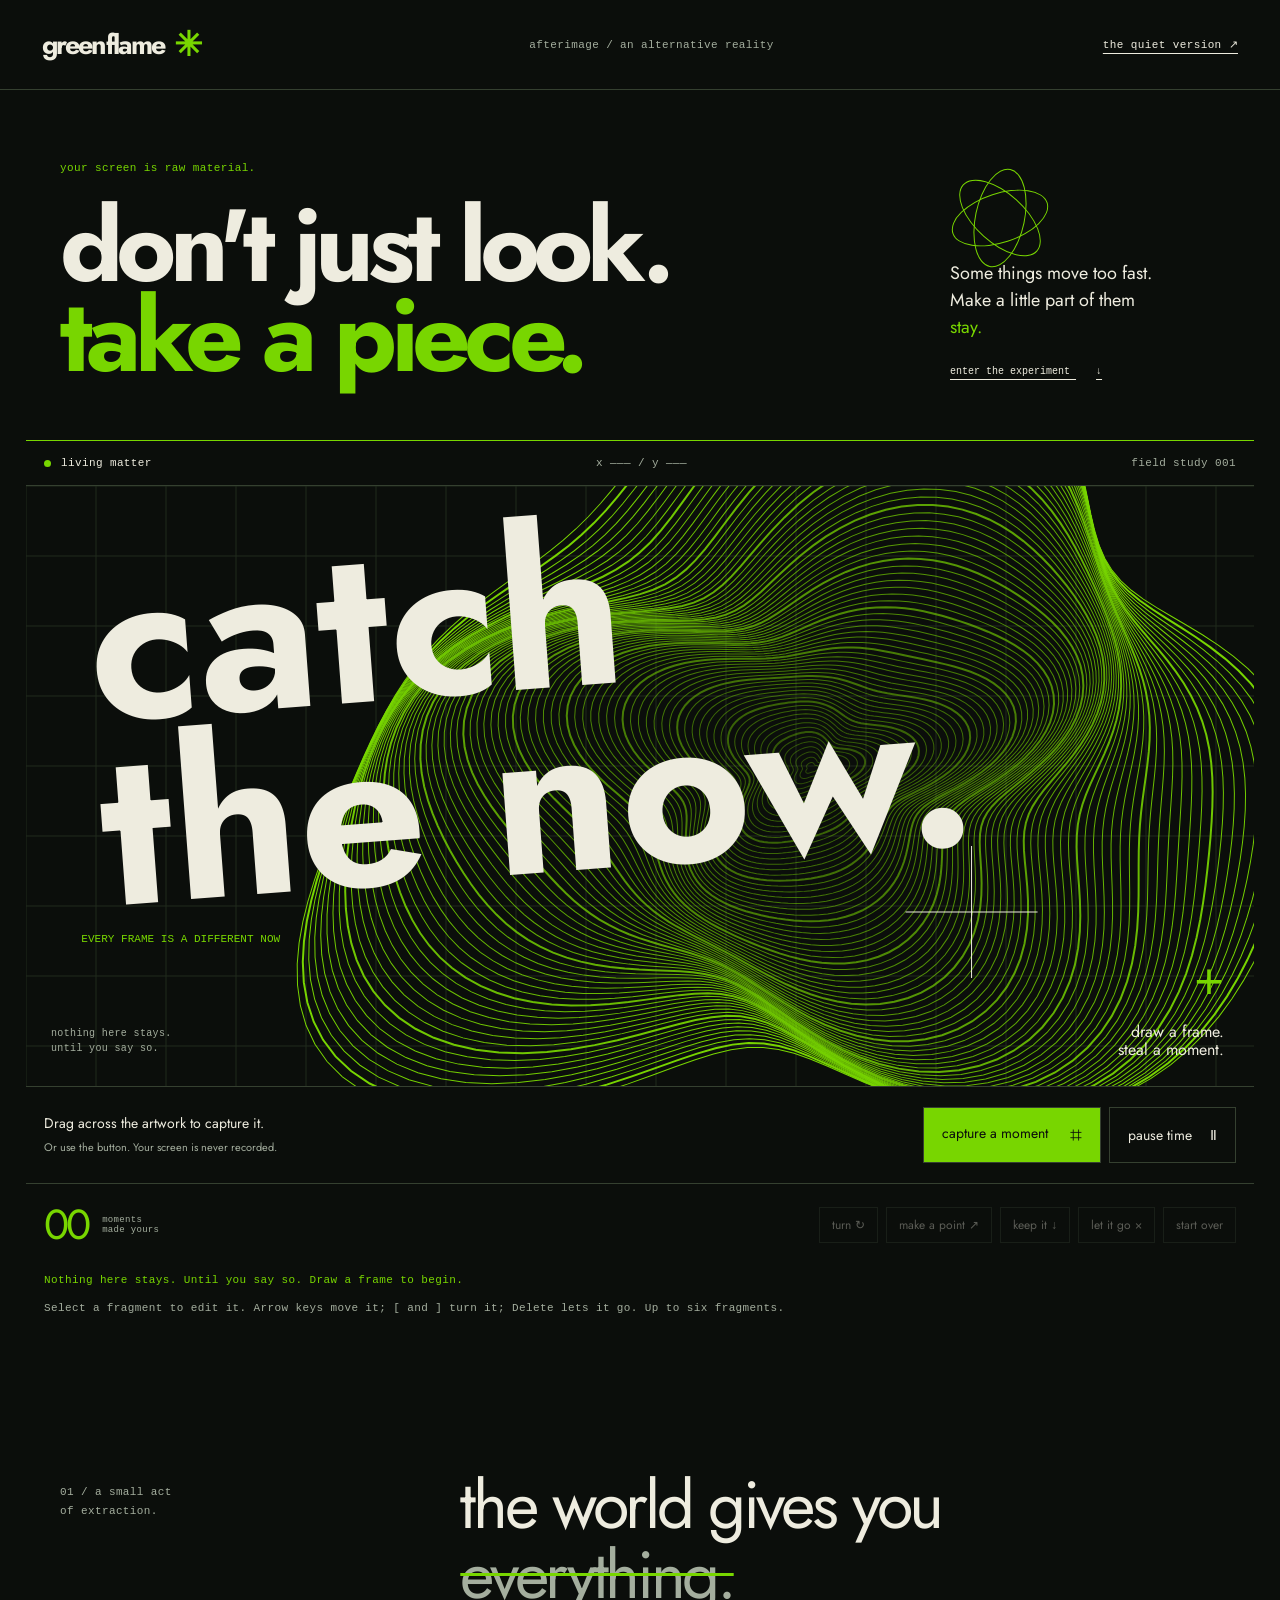
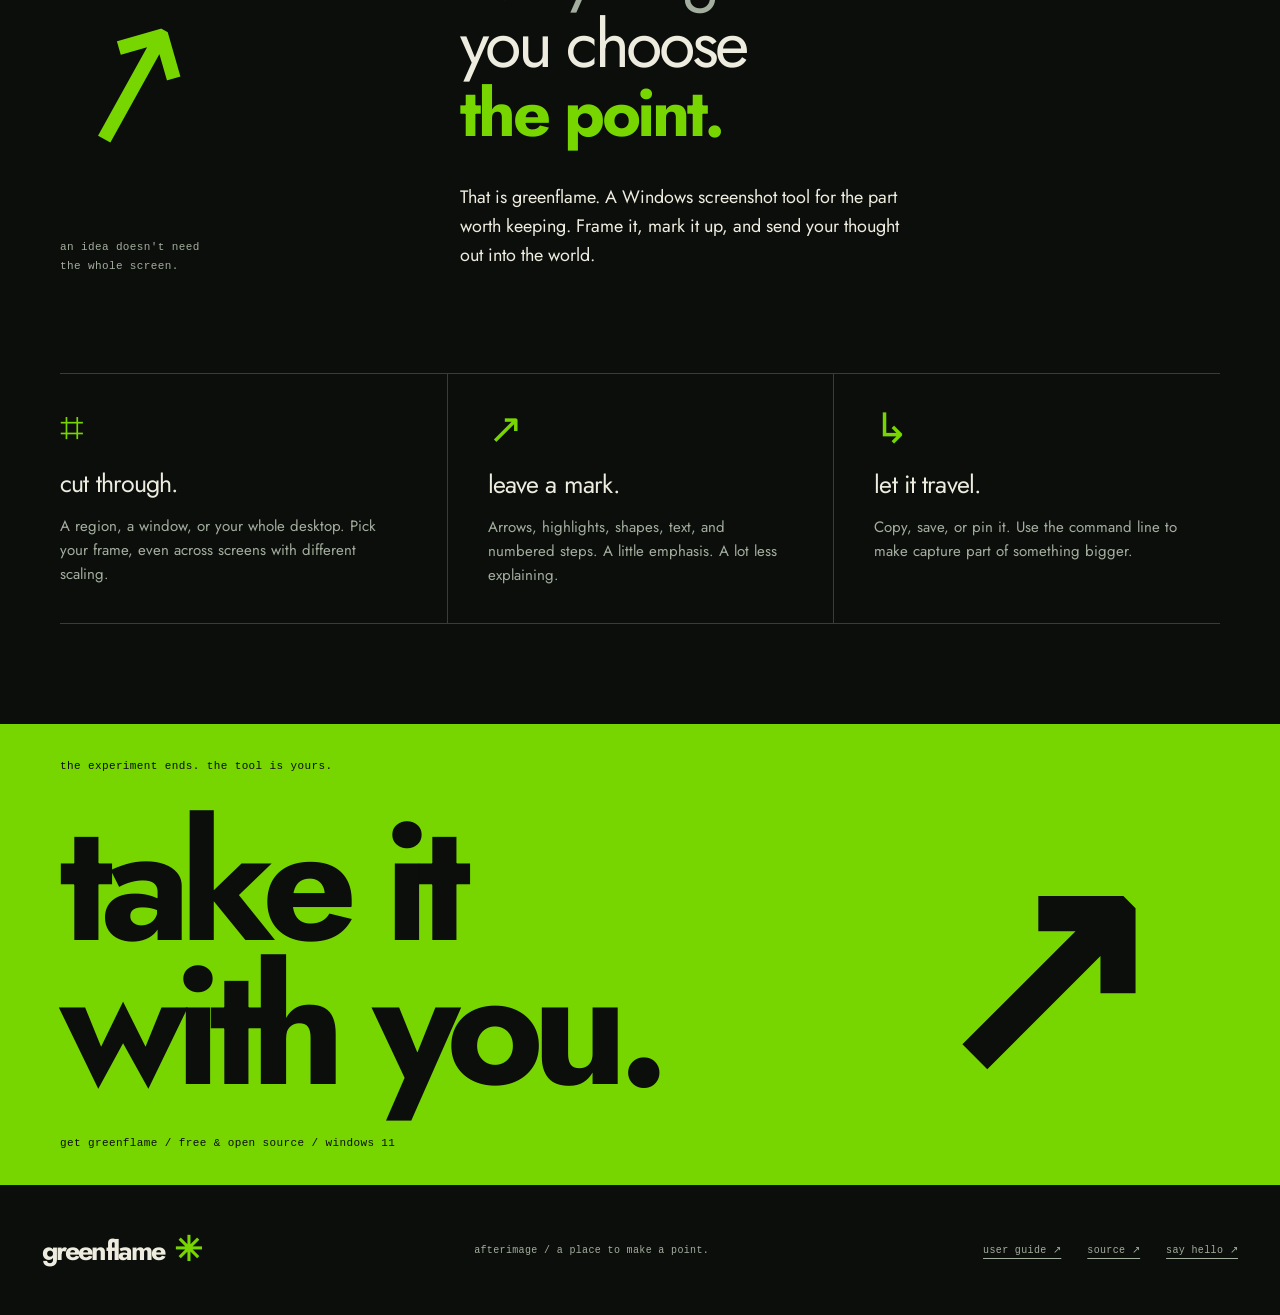
==== afterimage/index.html @ 9b574eb3 "change: add the interactive Afterimage experiment" ====
<!doctype html>
<html lang="en">
<head>
    <meta charset="utf-8">
    <meta name="viewport" content="width=device-width, initial-scale=1">
    <meta name="description" content="Afterimage by greenflame. A living canvas you can capture, rearrange, and make your own.">
    <meta name="theme-color" content="#0b0e0b">
    <title>greenflame / afterimage — take a piece of this moment.</title>
    <link rel="icon" href="../greenflame.png" type="image/png">
    <link rel="canonical" href="https://getgreenflame.com/afterimage/">
    <link rel="preload" href="../jost-bold.ttf" as="font" type="font/ttf" crossorigin>
    <link rel="stylesheet" href="afterimage.css">
    <script type="module" src="afterimage.mjs"></script>
</head>
<body>
    <a class="skip" href="#experiment">Skip to the experiment</a>
    <header class="topbar">
        <a class="brand" href="/">greenflame<span aria-hidden="true">✳</span></a>
        <span class="edition">afterimage / an alternative reality</span>
        <a class="quiet-link" href="/">the quiet version ↗</a>
    </header>
    <main>
        <section class="invitation" aria-labelledby="headline">
            <div class="invitation-type"><p class="eyebrow">your screen is raw material.</p><h1 id="headline">don't just look.<br><span>take a piece.</span></h1></div>
            <div class="invitation-aside"><span class="orbit-mark" aria-hidden="true"><i></i><i></i><i></i></span><p>Some things move too fast.<br> Make a little part of them<br><em>stay.</em></p><a href="#experiment">enter the experiment <span aria-hidden="true">↓</span></a></div>
        </section>

        <section class="experiment" id="experiment" aria-labelledby="experiment-title">
            <div class="instrument-heading"><h2 id="experiment-title"><span class="live-dot" aria-hidden="true"></span> living matter</h2><span class="coordinates" id="coordinates" aria-hidden="true">x ——— / y ———</span><span class="instrument-edition">field study 001</span></div>
            <div class="stage" id="stage">
                <canvas id="field" width="1200" height="660" tabindex="0" aria-label="Living typographic artwork. Press Enter to capture a fragment." aria-describedby="drawing-help">An abstract, green typographic landscape. JavaScript enables the interactive canvas.</canvas>
                <div class="fragments" id="fragments"></div>
                <div class="selection" id="selection" hidden aria-hidden="true"><span></span></div>
                <div class="canvas-hint" id="canvas-hint" aria-hidden="true"><span class="hint-cross">+</span> draw a frame.<br>steal a moment.</div>
                <span class="field-label" aria-hidden="true">nothing here stays.<br>until you say so.</span>
            </div>
            <div class="console">
                <p id="drawing-help">Drag across the artwork to capture it.<br><span>Or use the button. Your screen is never recorded.</span></p>
                <div class="console-actions"><button class="capture-button" id="capture" disabled>capture a moment <span aria-hidden="true">⌗</span></button><button class="pause-button" id="pause" aria-pressed="false" disabled>pause time <span aria-hidden="true">Ⅱ</span></button></div>
            </div>
            <div class="fragment-tools"><div class="fragment-readout"><span class="readout-number" id="count">00</span><span>moments<br>made yours</span></div><div class="edit-actions"><button id="rotate" disabled>turn ↻</button><button id="annotate" aria-pressed="false" disabled>make a point ↗</button><button id="save" disabled>keep it ↓</button><button id="remove" disabled>let it go ×</button><button id="reset" disabled>start over</button></div></div>
            <p class="status" id="status" role="status">An experiment in paying attention. Loading the living canvas…</p>
            <p class="keyboard-help">Select a fragment to edit it. Arrow keys move it; [ and ] turn it; Delete lets it go. Up to six fragments.</p>
            <noscript><p class="noscript">The canvas needs JavaScript. The <a href="/">greenflame website</a>, <a href="https://github.com/greenflamehq/greenflame#readme">user guide</a>, and <a href="https://github.com/greenflamehq/greenflame/releases/latest">downloads</a> work without it.</p></noscript>
        </section>

        <section class="manifesto" aria-labelledby="manifesto-title">
            <div class="manifesto-margin"><span>01 / a small act<br>of extraction.</span><div class="margin-glyph" aria-hidden="true">↗</div><span>an idea doesn't need<br>the whole screen.</span></div>
            <div class="manifesto-body"><h2 id="manifesto-title">the world gives you<br><span class="overprint">everything.</span><br>you choose<br><em>the point.</em></h2><p>That is greenflame. A Windows screenshot tool for the part worth keeping. Frame it, mark it up, and send your thought out into the world.</p></div>
        </section>
        <section class="product" aria-label="What greenflame does">
            <article><span class="feature-glyph" aria-hidden="true">⌗</span><h3>cut through.</h3><p>A region, a window, or your whole desktop. Pick your frame, even across screens with different scaling.</p></article>
            <article><span class="feature-glyph" aria-hidden="true">↗</span><h3>leave a mark.</h3><p>Arrows, highlights, shapes, text, and numbered steps. A little emphasis. A lot less explaining.</p></article>
            <article><span class="feature-glyph" aria-hidden="true">↳</span><h3>let it travel.</h3><p>Copy, save, or pin it. Use the command line to make capture part of something bigger.</p></article>
        </section>
        <a class="takeaway" href="https://github.com/greenflamehq/greenflame/releases/latest"><span class="takeaway-label">the experiment ends. the tool is yours.</span><span class="takeaway-title">take it<br>with you.<i aria-hidden="true">↗</i></span><span class="takeaway-meta">get greenflame / free &amp; open source / windows 11</span></a>
    </main>
    <footer><a class="brand" href="/">greenflame<span aria-hidden="true">✳</span></a><span>afterimage / a place to make a point.</span><nav aria-label="Footer"><a href="https://github.com/greenflamehq/greenflame#readme">user guide ↗</a><a href="https://github.com/greenflamehq/greenflame">source ↗</a><a href="https://github.com/greenflamehq/greenflame/issues">say hello ↗</a></nav></footer>
</body>
</html>
---- afterimage/afterimage.css ----
@font-face { font-family: Jost; src: url("../jost-regular.ttf") format("truetype"); font-weight: 400; font-display: swap; }
@font-face { font-family: Jost; src: url("../jost-bold.ttf") format("truetype"); font-weight: 700; font-display: swap; }
:root { color-scheme: dark; --green: #78d600; --ink: #0b0e0b; --paper: #eeecdf; --muted: #a4ae9e; --line: #354030; background: var(--ink); color: var(--paper); font-family: Jost, sans-serif; }
* { box-sizing: border-box; }
html { scroll-padding-top: 24px; }
body { margin: 0; }
::selection { background: var(--green); color: var(--ink); }
a { color: inherit; text-underline-offset: 5px; }
button { font: inherit; color: inherit; cursor: pointer; }
button:disabled { opacity: .35; cursor: default; }
a:focus-visible, button:focus-visible, canvas:focus-visible { outline: 2px solid var(--green); outline-offset: 5px; }
.skip { position: absolute; top: -70px; left: 20px; padding: 14px; background: var(--green); color: var(--ink); z-index: 30; }
.skip:focus { top: 12px; }
.topbar, footer { max-width: 1600px; margin: auto; padding: 25px 42px; display: flex; justify-content: space-between; align-items: center; gap: 24px; }
.topbar { border-bottom: 1px solid var(--line); }
.brand { display: inline-flex; gap: 10px; font-family: Jost, sans-serif; font-size: 27px; font-weight: 700; letter-spacing: -.07em; text-decoration: none; align-items: center; }
.brand span { color: var(--green); font-size: 34px; line-height: 1; }
.edition, .quiet-link, .eyebrow, .instrument-heading, .field-label, .fragment-readout, .keyboard-help, .status, .manifesto-margin, .takeaway-label, .takeaway-meta, footer { font-family: "Courier New", monospace; font-size: 11px; letter-spacing: .035em; }
.edition { color: var(--muted); }
.quiet-link { padding: 8px 0; }
main { max-width: 1600px; margin: auto; }
.invitation { display: grid; grid-template-columns: 1fr 270px; gap: 40px; padding: 72px 60px 60px; align-items: end; }
.eyebrow { color: var(--green); margin: 0 0 26px; }
h1 { font-size: clamp(62px, 8vw, 128px); line-height: .88; letter-spacing: -.065em; font-weight: 700; margin: 0; }
h1 span { color: var(--green); }
.invitation-aside { position: relative; padding-top: 58px; }
.invitation-aside p { font-size: 18px; line-height: 1.5; margin: 0 0 16px; }
.invitation-aside em { font-style: normal; color: var(--green); }
.invitation-aside a { font-family: "Courier New", monospace; font-size: 10px; padding-block: 8px; }
.invitation-aside a span { padding-left: 20px; }
.orbit-mark { position: absolute; width: 100px; height: 50px; top: -9px; left: 0; transform: rotate(-18deg); }
.orbit-mark i { position: absolute; border: 1px solid var(--green); border-radius: 50%; inset: 0; }
.orbit-mark i:nth-child(2) { transform: rotate(60deg); }
.orbit-mark i:nth-child(3) { transform: rotate(120deg); }
.experiment { margin: 0 26px; border-top: 1px solid var(--green); }
.instrument-heading { display: flex; justify-content: space-between; align-items: center; gap: 18px; padding: 16px 18px; color: var(--muted); }
.instrument-heading h2 { font: inherit; color: var(--paper); display: flex; align-items: center; gap: 10px; margin: 0; }
.live-dot { background: var(--green); width: 7px; height: 7px; border-radius: 50%; }
.is-paused .live-dot { background: var(--muted); }
.stage { position: relative; height: clamp(410px, 47vw, 740px); background: #10170d; overflow: hidden; isolation: isolate; border-block: 1px solid var(--line); }
#field { display: block; width: 100%; height: 100%; cursor: crosshair; touch-action: none; }
.canvas-hint { position: absolute; bottom: 27px; right: 30px; font-size: 16px; line-height: 1.12; pointer-events: none; text-align: right; }
.hint-cross { display: block; font-family: "Courier New", monospace; font-size: 50px; font-weight: 400; line-height: .8; color: var(--green); margin-bottom: 18px; }
.field-label { position: absolute; bottom: 30px; left: 25px; color: var(--muted); pointer-events: none; font-size: 10px; line-height: 1.5; }
.selection { position: absolute; border: 1px solid var(--green); background: #78d60012; pointer-events: none; z-index: 20; box-shadow: 0 0 0 2000px #0007; }
.selection::before, .selection::after { content: ""; position: absolute; width: 7px; height: 7px; background: var(--green); }
.selection::before { top: -4px; left: -4px; }
.selection::after { right: -4px; bottom: -4px; }
.selection span { position: absolute; bottom: -24px; right: 0; white-space: nowrap; font: 10px "Courier New", monospace; background: var(--ink); padding: 4px 6px; }
.fragments { position: absolute; inset: 0; pointer-events: none; }
.fragment { position: absolute; padding: 7px 7px 27px; background: var(--paper); border: 1px solid var(--paper); color: var(--ink); box-shadow: 8px 12px 0 #0008; cursor: grab; touch-action: none; pointer-events: auto; transform: rotate(var(--angle)); transform-origin: center; user-select: none; }
.fragment:active { cursor: grabbing; }
.fragment[aria-pressed="true"] { outline: 2px solid var(--green); outline-offset: 4px; }
.fragment canvas { display: block; width: 100%; height: 100%; pointer-events: none; object-fit: contain; }
.fragment-label { position: absolute; bottom: 7px; left: 9px; right: 9px; display: flex; justify-content: space-between; font: 9px "Courier New", monospace; text-transform: uppercase; }
.fragment.is-small .fragment-label > span:last-child { display: none; }
.console { display: flex; align-items: center; justify-content: space-between; gap: 20px; padding: 20px 18px; border-bottom: 1px solid var(--line); }
.console p { font-size: 14px; line-height: 1.6; margin: 0; }
.console p span { font-size: 11px; color: var(--muted); }
.console-actions { display: flex; gap: 8px; flex-shrink: 0; }
.console button { min-height: 48px; border: 1px solid var(--line); font-size: 14px; padding: 12px 18px; }
.capture-button { background: var(--green); color: var(--ink); }
.capture-button span { font-size: 21px; padding-left: 18px; vertical-align: middle; }
.pause-button { background: transparent; }
.pause-button span { padding-left: 14px; }
.console button:not(:disabled):hover { background: var(--paper); color: var(--ink); }
.fragment-tools { padding: 20px 18px 10px; display: flex; justify-content: space-between; align-items: center; gap: 25px; }
.fragment-readout { display: flex; gap: 14px; align-items: center; color: var(--muted); font-size: 9px; }
.readout-number { color: var(--green); font: 42px Jost, sans-serif; letter-spacing: -.07em; line-height: 1; }
.edit-actions { display: flex; flex-wrap: wrap; gap: 8px; }
.edit-actions button { background: transparent; border: 1px solid var(--line); min-height: 36px; padding: 7px 12px; font-size: 12px; }
.edit-actions button:not(:disabled):hover, .edit-actions button[aria-pressed="true"] { background: var(--green); color: var(--ink); border-color: var(--green); }
.status { min-height: 30px; line-height: 1.6; padding: 5px 18px 0; color: var(--green); margin-bottom: 3px; }
.keyboard-help { margin: 0; padding: 0 18px 24px; font-size: 11px; line-height: 1.6; color: var(--muted); }
.noscript { padding: 20px; }
.manifesto { position: relative; display: grid; grid-template-columns: 1fr 2.3fr; gap: 70px; padding: 130px 60px 85px; }
.manifesto-margin { display: flex; flex-direction: column; justify-content: space-between; align-items: start; color: var(--muted); padding-block: 12px; line-height: 1.7; }
.margin-glyph { font-family: Arial, sans-serif; font-size: 170px; line-height: 1; color: var(--green); transform: rotate(-16deg); }
.manifesto h2 { font-size: clamp(44px, 5.2vw, 83px); line-height: 1.04; letter-spacing: -.05em; font-weight: 400; margin: 0 0 35px; }
.overprint { color: var(--muted); text-decoration: line-through; text-decoration-thickness: 3px; text-decoration-color: var(--green); }
.manifesto h2 em { font-style: normal; color: var(--green); font-weight: 700; }
.manifesto-body p { max-width: 440px; font-size: 18px; line-height: 1.6; }
.product { display: grid; grid-template-columns: repeat(3, 1fr); margin: 0 60px 100px; border-block: 1px solid var(--line); }
.product article { padding: 30px 40px 36px; border-left: 1px solid var(--line); }
.product article:first-child { padding-left: 0; border-left: 0; }
.feature-glyph { color: var(--green); font-family: Arial, sans-serif; font-size: 42px; }
.product h3 { font-size: 25px; font-weight: 400; letter-spacing: -.035em; margin: 13px 0; }
.product p { font-size: 15px; color: var(--muted); line-height: 1.6; margin: 0; }
.takeaway { display: block; background: var(--green); color: var(--ink); text-decoration: none; padding: 36px 60px; overflow: hidden; }
.takeaway-label, .takeaway-meta { display: block; }
.takeaway-title { display: block; position: relative; font-size: clamp(84px, 13vw, 205px); line-height: .87; letter-spacing: -.07em; font-weight: 700; margin: 38px 0; }
.takeaway-title i { font-family: Arial, sans-serif; font-style: normal; position: absolute; right: 6%; bottom: 0; font-size: 1.7em; transition: transform .3s ease; }
.takeaway:hover .takeaway-title i { transform: translate(12px,-12px); }
.takeaway:focus-visible { outline-offset: -8px; outline-color: var(--ink); }
footer { min-height: 130px; color: var(--muted); font-size: 10px; flex-wrap: wrap; }
footer .brand { color: var(--paper); }
footer nav { display: flex; gap: 26px; }
footer nav a { padding-block: 8px; }
@media (max-width: 1000px) {
    .topbar, footer { padding-inline: 26px; }
    .edition { display: none; }
    .invitation { grid-template-columns: 1fr 210px; padding: 55px 32px 45px; gap: 28px; }
    h1 { font-size: 8.5vw; }
    .invitation-aside p { font-size: 15px; }
    .console { flex-wrap: wrap; }
    .manifesto { padding: 90px 32px 60px; gap: 30px; }
    .product { margin-inline: 32px; margin-bottom: 65px; }
    .product article { padding: 26px; }
    .takeaway { padding-inline: 32px; }
    .takeaway-title i { right: 0; }
}
@media (max-width: 650px) {
    .topbar { padding: 18px; gap: 15px; }
    .brand { font-size: 24px; }
    .brand span { font-size: 26px; }
    .quiet-link { font-size: 9px; }
    .invitation { display: block; padding: 45px 22px 38px; }
    h1 { font-size: 12.4vw; }
    .eyebrow { font-size: 9px; margin-bottom: 23px; }
    .invitation-aside { padding: 0 0 0 86px; margin-top: 32px; }
    .orbit-mark { width: 59px; height: 29px; top: 23px; }
    .invitation-aside p { font-size: 14px; margin-bottom: 10px; }
    .invitation-aside p br:first-child { display: none; }
    .experiment { margin-inline: 12px; }
    .instrument-heading { padding: 15px 8px; font-size: 9px; }
    .instrument-edition { display: none; }
    .stage { height: 470px; }
    .canvas-hint { right: 18px; bottom: 23px; font-size: 12px; }
    .field-label { left: 13px; bottom: 23px; font-size: 8px; }
    .console { padding: 18px 8px; gap: 15px; }
    .console p { font-size: 13px; }
    .console p span { font-size: 10px; }
    .console-actions { width: 100%; }
    .console button { padding: 10px 12px; font-size: 12px; }
    .capture-button { flex: 1; }
    .capture-button span { padding-left: 8px; }
    .pause-button span { padding-left: 8px; }
    .fragment-tools { padding: 17px 8px 8px; flex-wrap: wrap; gap: 16px; }
    .edit-actions { gap: 6px; }
    .edit-actions button { min-height: 44px; font-size: 12px; padding-inline: 10px; }
    .status, .keyboard-help { padding-inline: 8px; font-size: 11px; }
    .status { min-height: 45px; }
    .manifesto { grid-template-columns: 1fr; padding: 55px 22px 30px; gap: 20px; }
    .manifesto-margin { flex-direction: row; gap: 24px; font-size: 9px; align-items: center; }
    .manifesto-margin > span:last-child { display: none; }
    .margin-glyph { font-size: 60px; }
    .manifesto h2 { font-size: 10vw; }
    .manifesto-body p { font-size: 16px; }
    .product { grid-template-columns: 1fr; margin: 0 22px 45px; }
    .product article, .product article:first-child { padding: 22px 0; border-left: 0; border-bottom: 1px solid var(--line); }
    .product article:last-child { border-bottom: 0; }
    .feature-glyph { float: right; margin: 10px; }
    .product h3 { margin-top: 0; }
    .product p { max-width: 290px; padding-right: 35px; }
    .takeaway { padding: 26px 22px; }
    .takeaway-title { font-size: 18vw; margin-block: 30px; }
    .takeaway-title i { font-size: 1.1em; right: 0; bottom: 2px; }
    .takeaway-label, .takeaway-meta { font-size: 9px; line-height: 1.6; }
    footer { padding: 26px 22px; gap: 22px; }
    footer > span { display: none; }
    footer nav { flex-wrap: wrap; gap: 22px; }
}
@media (prefers-reduced-motion: reduce) { *, *::before, *::after { transition: none !important; scroll-behavior: auto !important; } }
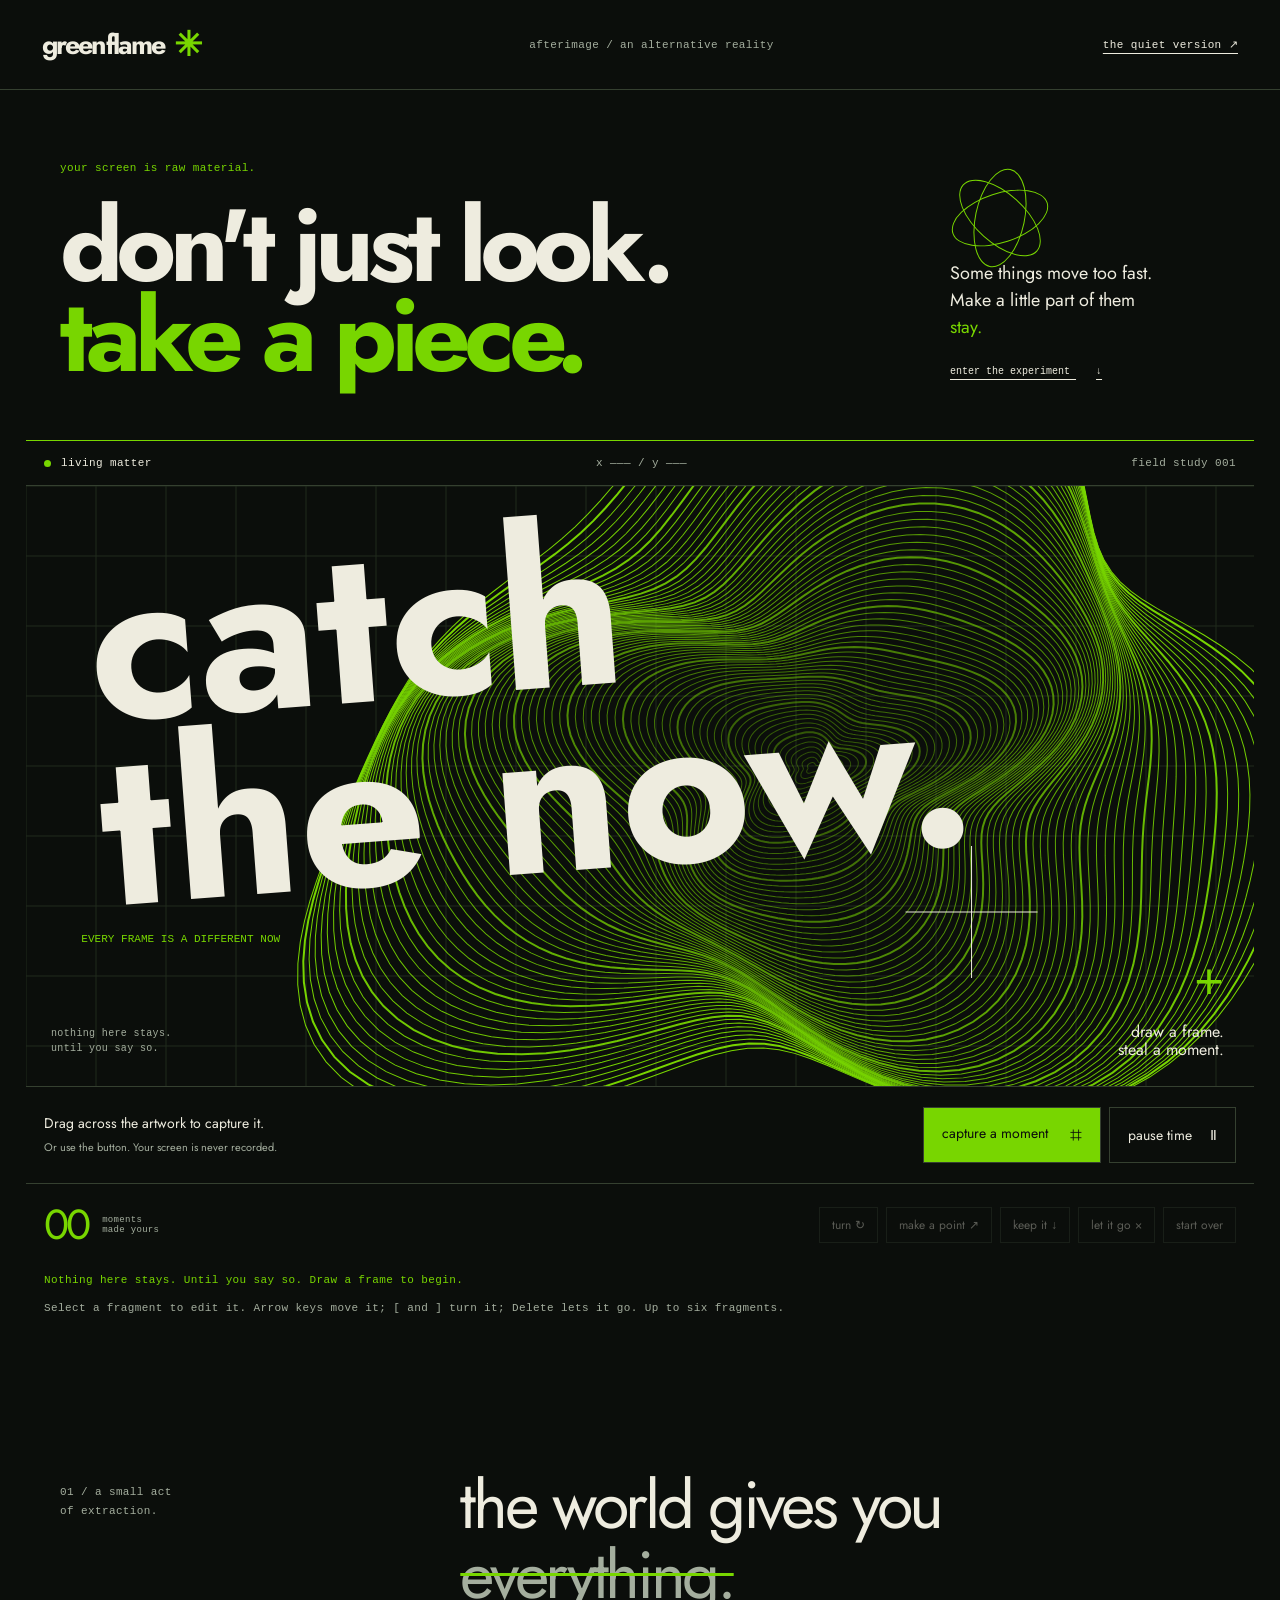
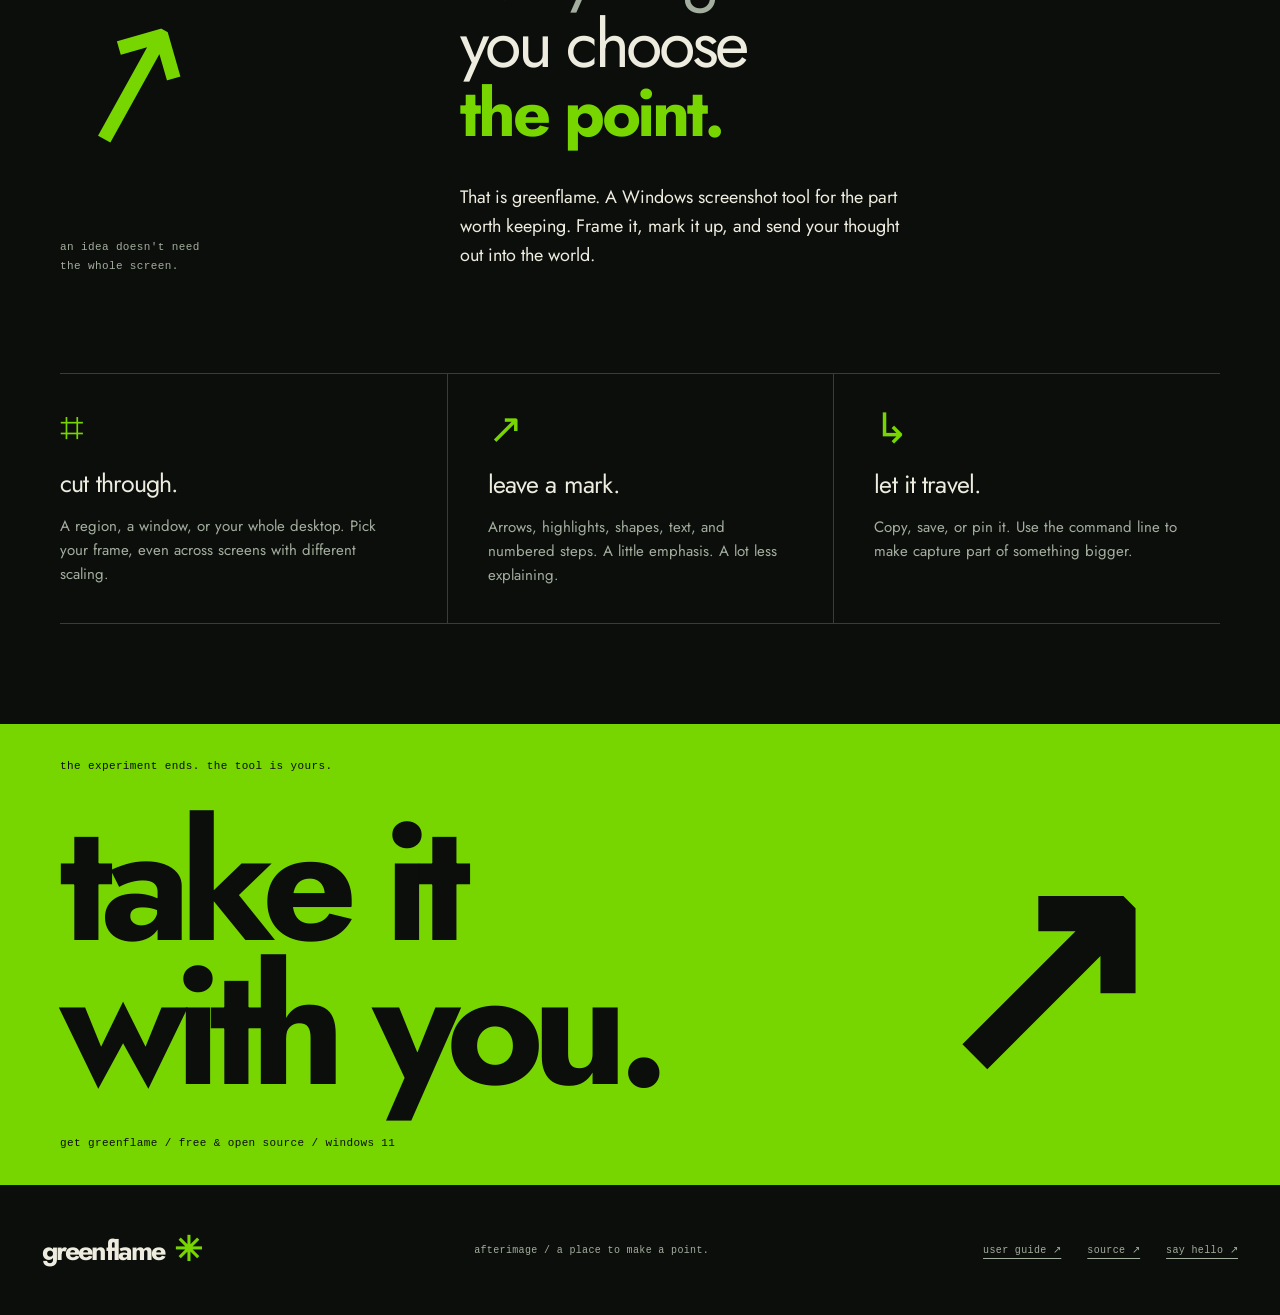
==== commit aaf4339e: "change: use the E product favicon throughout the site" ====
--- a/afterimage/index.html
+++ b/afterimage/index.html
@@ -6,7 +6,7 @@
     <meta name="description" content="Afterimage by greenflame. A living canvas you can capture, rearrange, and make your own.">
     <meta name="theme-color" content="#0b0e0b">
     <title>greenflame / afterimage — take a piece of this moment.</title>
-    <link rel="icon" href="../greenflame.png" type="image/png">
+    <link rel="icon" href="/favicon.ico?v=e" type="image/x-icon" sizes="16x16 32x32 48x48">
     <link rel="canonical" href="https://getgreenflame.com/afterimage/">
     <link rel="preload" href="../jost-bold.ttf" as="font" type="font/ttf" crossorigin>
     <link rel="stylesheet" href="afterimage.css">
